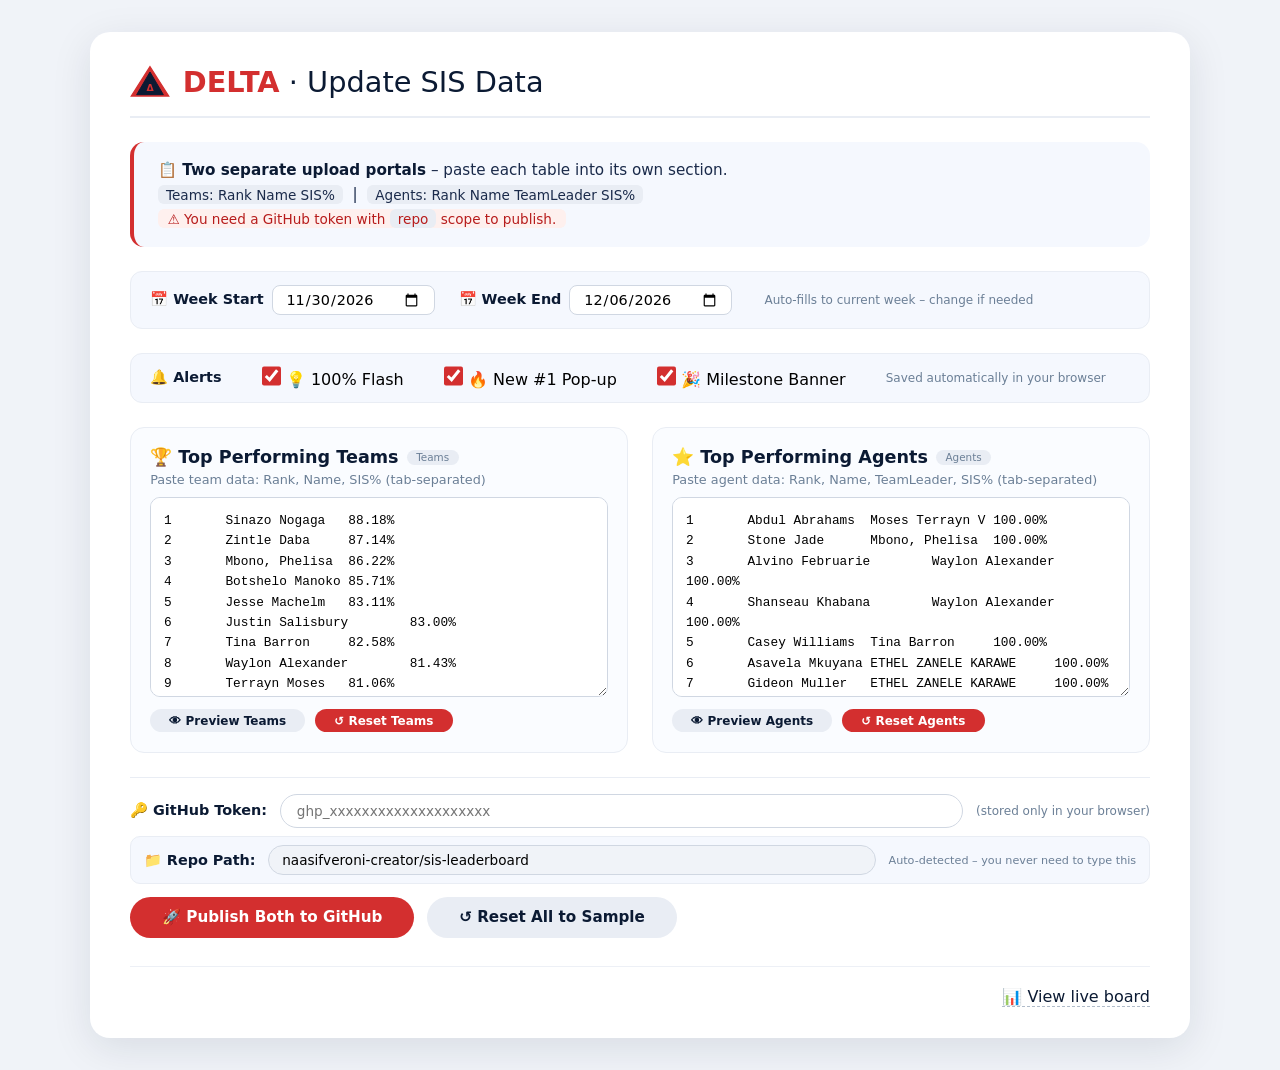
==== admin.html @ dcc41af7 "Update admin.html" ====
<!DOCTYPE html>
<html lang="en">
<head>
  <meta charset="UTF-8" />
  <meta name="viewport" content="width=device-width, initial-scale=1.0" />
  <title>Δ Update SIS Data</title>
  <style>
    * {
      margin: 0;
      padding: 0;
      box-sizing: border-box;
      font-family: 'Segoe UI', Roboto, system-ui, sans-serif;
    }

    body {
      background: #f0f3f8;
      padding: 2rem;
      display: flex;
      justify-content: center;
    }

    .admin-box {
      max-width: 1100px;
      width: 100%;
      background: #fff;
      border-radius: 20px;
      box-shadow: 0 10px 40px rgba(11, 26, 51, 0.10);
      padding: 2rem 2.5rem;
    }

    .header-mini {
      display: flex;
      align-items: center;
      gap: 0.8rem;
      border-bottom: 2px solid #e9edf4;
      padding-bottom: 1rem;
      margin-bottom: 1.5rem;
    }

    .header-mini svg {
      height: 36px;
    }

    .header-mini h1 {
      font-weight: 300;
      color: #0b1a33;
      font-size: 1.8rem;
    }

    .header-mini h1 span {
      font-weight: 700;
      color: #d32f2f;
    }

    .info-box {
      background: #f5f8fe;
      padding: 1rem 1.5rem;
      border-radius: 14px;
      margin-bottom: 1.5rem;
      border-left: 4px solid #d32f2f;
      font-size: 0.95rem;
      color: #1a2a4a;
      line-height: 1.6;
    }

    .info-box strong {
      color: #0b1a33;
    }

    .info-box code {
      background: #e9edf4;
      padding: 0.1rem 0.5rem;
      border-radius: 6px;
      font-size: 0.85rem;
    }

    .info-box .warning {
      background: #fef0ee;
      padding: 0.1rem 0.6rem;
      border-radius: 6px;
      font-size: 0.85rem;
      color: #b71c1c;
    }

    .date-section {
      display: flex;
      flex-wrap: wrap;
      gap: 1.5rem;
      align-items: center;
      padding: 0.8rem 1.2rem;
      background: #f5f8fe;
      border-radius: 12px;
      border: 1px solid #e9edf4;
      margin-bottom: 1.5rem;
    }

    .date-section label {
      font-weight: 600;
      color: #0b1a33;
      font-size: 0.9rem;
      display: flex;
      align-items: center;
      gap: 0.5rem;
    }

    .date-section input[type="date"] {
      padding: 0.3rem 0.8rem;
      border: 1px solid #d0d7e2;
      border-radius: 8px;
      font-size: 0.9rem;
      background: #fff;
    }

    .date-section .date-hint {
      font-size: 0.75rem;
      color: #6b7f96;
      margin-left: 0.5rem;
    }

    /* ===== NEW: ALERT TOGGLES ===== */
    .alert-section {
      display: flex;
      flex-wrap: wrap;
      gap: 1.5rem 2.5rem;
      align-items: center;
      padding: 0.8rem 1.2rem;
      background: #f5f8fe;
      border-radius: 12px;
      border: 1px solid #e9edf4;
      margin-bottom: 1.5rem;
    }

    .alert-section .alert-label {
      font-weight: 600;
      color: #0b1a33;
      font-size: 0.9rem;
      display: flex;
      align-items: center;
      gap: 0.5rem;
    }

    .alert-section input[type="checkbox"] {
      width: 1.2rem;
      height: 1.2rem;
      accent-color: #d32f2f;
      cursor: pointer;
    }

    .alert-section .alert-hint {
      font-size: 0.75rem;
      color: #6b7f96;
    }

    .portal-grid {
      display: grid;
      grid-template-columns: 1fr 1fr;
      gap: 1.5rem;
      margin-bottom: 1.5rem;
    }

    .portal {
      background: #fafcff;
      border: 1px solid #e9edf4;
      border-radius: 14px;
      padding: 1.2rem;
    }

    .portal-title {
      font-weight: 700;
      font-size: 1.1rem;
      color: #0b1a33;
      margin-bottom: 0.3rem;
      display: flex;
      align-items: center;
      gap: 0.5rem;
    }

    .portal-title .badge {
      font-size: 0.65rem;
      background: #e9edf4;
      padding: 0.1rem 0.6rem;
      border-radius: 20px;
      color: #6b7f96;
      font-weight: 500;
    }

    .portal-sub {
      font-size: 0.8rem;
      color: #6b7f96;
      margin-bottom: 0.6rem;
    }

    .portal textarea {
      width: 100%;
      height: 200px;
      padding: 0.8rem;
      border: 1px solid #d0d7e2;
      border-radius: 10px;
      font-family: 'Courier New', monospace;
      font-size: 0.8rem;
      line-height: 1.6;
      resize: vertical;
      background: #fff;
    }

    .portal textarea:focus {
      border-color: #0b1a33;
      box-shadow: 0 0 0 3px rgba(11, 26, 51, 0.06);
      outline: none;
    }

    .portal-actions {
      display: flex;
      gap: 0.6rem;
      margin-top: 0.5rem;
      flex-wrap: wrap;
    }

    .portal-actions .btn-sm {
      background: #e9edf4;
      color: #0b1a33;
      border: none;
      padding: 0.3rem 1.2rem;
      border-radius: 30px;
      font-weight: 600;
      font-size: 0.75rem;
      cursor: pointer;
      transition: 0.2s;
    }

    .portal-actions .btn-sm:hover {
      background: #d5dce8;
    }

    .portal-actions .btn-sm.green {
      background: #d32f2f;
      color: #fff;
    }

    .portal-actions .btn-sm.green:hover {
      background: #b71c1c;
    }

    .portal-status {
      font-size: 0.8rem;
      margin-top: 0.4rem;
      padding: 0.3rem 0.6rem;
      border-radius: 6px;
      display: none;
    }

    .portal-status.success {
      background: #e1f5e8;
      color: #1a5a3a;
      display: block;
    }

    .portal-status.error {
      background: #fde8e8;
      color: #a13a3a;
      display: block;
    }

    .token-section {
      margin: 1.5rem 0 1rem;
      padding-top: 1rem;
      border-top: 1px solid #e9edf4;
    }

    .token-input {
      display: flex;
      flex-wrap: wrap;
      gap: 0.8rem;
      align-items: center;
    }

    .token-input label {
      font-weight: 600;
      color: #0b1a33;
      font-size: 0.9rem;
    }

    .token-input input {
      flex: 1;
      min-width: 200px;
      padding: 0.5rem 1rem;
      border: 1px solid #d0d7e2;
      border-radius: 30px;
      font-size: 0.85rem;
    }

    .repo-input {
      display: flex;
      flex-wrap: wrap;
      gap: 0.8rem;
      align-items: center;
      margin-top: 0.5rem;
      padding: 0.5rem 0.8rem;
      background: #f5f8fe;
      border-radius: 10px;
      border: 1px solid #e9edf4;
    }

    .repo-input label {
      font-weight: 600;
      color: #0b1a33;
      font-size: 0.9rem;
    }

    .repo-input input {
      flex: 1;
      min-width: 200px;
      padding: 0.4rem 0.8rem;
      border: 1px solid #d0d7e2;
      border-radius: 30px;
      font-size: 0.85rem;
      background: #fff;
      cursor: default;
      background: #f0f3f8;
    }

    .repo-input .hint {
      font-size: 0.7rem;
      color: #6b7f96;
    }

    .publish-actions {
      display: flex;
      flex-wrap: wrap;
      gap: 0.8rem;
      margin-top: 0.8rem;
    }

    .btn {
      background: #0b1a33;
      color: #fff;
      border: none;
      padding: 0.7rem 2rem;
      border-radius: 40px;
      font-weight: 600;
      font-size: 0.95rem;
      cursor: pointer;
      transition: 0.2s;
      display: inline-flex;
      align-items: center;
      gap: 0.5rem;
    }

    .btn:hover {
      background: #1a3050;
    }

    .btn.red {
      background: #d32f2f;
      color: #fff;
    }

    .btn.red:hover {
      background: #b71c1c;
    }

    .btn.secondary {
      background: #e9edf4;
      color: #0b1a33;
    }

    .btn.secondary:hover {
      background: #d5dce8;
    }

    #status {
      margin-top: 1rem;
      padding: 0.8rem 1.2rem;
      border-radius: 12px;
      display: none;
      font-weight: 500;
    }

    #status.success {
      background: #e1f5e8;
      color: #1a5a3a;
      display: block;
    }

    #status.error {
      background: #fde8e8;
      color: #a13a3a;
      display: block;
    }

    .preview-link {
      margin-top: 1.8rem;
      text-align: right;
      border-top: 1px solid #edf0f6;
      padding-top: 1.2rem;
    }

    .preview-link a {
      color: #0b1a33;
      text-decoration: none;
      font-weight: 500;
      border-bottom: 1px dashed #b0bcca;
    }

    .preview-link a:hover {
      border-bottom-color: #0b1a33;
    }

    @media (max-width: 800px) {
      .portal-grid {
        grid-template-columns: 1fr;
      }
      .date-section {
        flex-direction: column;
        align-items: stretch;
      }
      .alert-section {
        flex-direction: column;
        align-items: stretch;
        gap: 0.5rem;
      }
    }

    @media (max-width: 600px) {
      .admin-box {
        padding: 1.2rem;
      }
      .header-mini h1 {
        font-size: 1.3rem;
      }
      .portal textarea {
        height: 150px;
      }
    }
  </style>
</head>
<body>

  <div class="admin-box">
    <div class="header-mini">
      <svg viewBox="0 0 60 50" fill="none" width="40" height="34">
        <path d="M30 2 L2 46 L58 46 L30 2Z" fill="#d32f2f" stroke="#d32f2f" stroke-width="2"/>
        <path d="M30 10 L10 44 L50 44 L30 10Z" fill="#0b1a33" stroke="#0b1a33" stroke-width="1.5"/>
        <text x="30" y="38" font-size="14" font-weight="700" fill="#d32f2f" text-anchor="middle" font-family="Segoe UI, sans-serif">Δ</text>
      </svg>
      <h1><span>DELTA</span> · Update SIS Data</h1>
    </div>

    <div class="info-box">
      <strong>📋 Two separate upload portals</strong> – paste each table into its own section.<br />
      <code>Teams: Rank  Name  SIS%</code> &nbsp;|&nbsp; <code>Agents: Rank  Name  TeamLeader  SIS%</code><br />
      <span class="warning">⚠️ You need a GitHub token with <code>repo</code> scope to publish.</span>
    </div>

    <!-- ===== DATE PICKER ===== -->
    <div class="date-section">
      <label>
        📅 Week Start
        <input type="date" id="weekStart" />
      </label>
      <label>
        📅 Week End
        <input type="date" id="weekEnd" />
      </label>
      <span class="date-hint">Auto‑fills to current week – change if needed</span>
    </div>

    <!-- ===== ALERT TOGGLES ===== -->
    <div class="alert-section" id="alertSection">
      <span class="alert-label">🔔 Alerts</span>
      <label>
        <input type="checkbox" id="alertFlash" checked /> 💡 100% Flash
      </label>
      <label>
        <input type="checkbox" id="alertPopup" checked /> 🔥 New #1 Pop‑up
      </label>
      <label>
        <input type="checkbox" id="alertBanner" checked /> 🎉 Milestone Banner
      </label>
      <span class="alert-hint">Saved automatically in your browser</span>
    </div>

    <!-- ===== TWO PORTALS ===== -->
    <div class="portal-grid">

      <div class="portal" id="teamsPortal">
        <div class="portal-title">
          🏆 Top Performing Teams
          <span class="badge">Teams</span>
        </div>
        <div class="portal-sub">Paste team data: <code>Rank, Name, SIS%</code> (tab-separated)</div>
        <textarea id="teamsInput" spellcheck="false">1	Sinazo Nogaga	88.18%
2	Zintle Daba	87.14%
3	Mbono, Phelisa	86.22%
4	Botshelo Manoko	85.71%
5	Jesse Machelm	83.11%
6	Justin Salisbury	83.00%
7	Tina Barron	82.58%
8	Waylon Alexander	81.43%
9	Terrayn Moses	81.06%
10	Dawood Thaaqib	80.86%
11	Daniel Van Der Poel	79.46%
12	Moegamat Naeem Abrahams	79.16%
13	Fatima Becket	78.24%
14	Claasen, Ryan	77.73%
15	ETHEL ZANELE KARAWE	77.52%
16	Saban, Mogamat Muaath	75.18%
17	Ivewe Ncapayi	71.38%</textarea>
        <div class="portal-actions">
          <button class="btn-sm" id="previewTeamsBtn">👁 Preview Teams</button>
          <button class="btn-sm green" id="resetTeamsBtn">↺ Reset Teams</button>
        </div>
        <div class="portal-status" id="teamsStatus"></div>
      </div>

      <div class="portal" id="agentsPortal">
        <div class="portal-title">
          ⭐ Top Performing Agents
          <span class="badge">Agents</span>
        </div>
        <div class="portal-sub">Paste agent data: <code>Rank, Name, TeamLeader, SIS%</code> (tab-separated)</div>
        <textarea id="agentsInput" spellcheck="false">1	Abdul Abrahams	Moses Terrayn V	100.00%
2	Stone Jade	Mbono, Phelisa	100.00%
3	Alvino Februarie	Waylon Alexander	100.00%
4	Shanseau Khabana	Waylon Alexander	100.00%
5	Casey Williams	Tina Barron	100.00%
6	Asavela Mkuyana	ETHEL ZANELE KARAWE	100.00%
7	Gideon Muller	ETHEL ZANELE KARAWE	100.00%
8	Hanton Kock	Waylon Alexander	100.00%
9	Denica Williams	Fanti, Siphovuyo	100.00%
10	Sihle Mdedetyana	Moegamat Naeem Abrahams	100.00%</textarea>
        <div class="portal-actions">
          <button class="btn-sm" id="previewAgentsBtn">👁 Preview Agents</button>
          <button class="btn-sm green" id="resetAgentsBtn">↺ Reset Agents</button>
        </div>
        <div class="portal-status" id="agentsStatus"></div>
      </div>

    </div>

    <!-- ===== TOKEN & REPO PATH ===== -->
    <div class="token-section">
      <div class="token-input">
        <label for="tokenField">🔑 GitHub Token:</label>
        <input type="password" id="tokenField" placeholder="ghp_xxxxxxxxxxxxxxxxxxxx" />
        <span style="font-size:0.75rem; color:#6b7f96;">(stored only in your browser)</span>
      </div>

      <div class="repo-input" id="repoSection">
        <label for="repoField">📁 Repo Path:</label>
        <input type="text" id="repoField" readonly />
        <span class="hint">Auto-detected – you never need to type this</span>
      </div>

      <div class="publish-actions">
        <button class="btn red" id="publishBtn">🚀 Publish Both to GitHub</button>
        <button class="btn secondary" id="resetAllBtn">↺ Reset All to Sample</button>
      </div>
    </div>

    <div id="status"></div>

    <div class="preview-link">
      <a href="index.html" target="_blank">📊 View live board</a>
    </div>
  </div>

  <script>
    // =============================================
    // ADMIN PAGE – WITH ALERT TOGGLES
    // =============================================

    // ---- Hardcoded repo path ----
    const REPO_PATH = 'naasifveroni-creator/sis-leaderboard';
    document.getElementById('repoField').value = REPO_PATH;

    // ---- DOM refs ----
    const weekStartInput = document.getElementById('weekStart');
    const weekEndInput = document.getElementById('weekEnd');

    // ---- Auto-fill current week (Monday – Sunday) ----
    function setCurrentWeek() {
      const now = new Date();
      const day = now.getDay();
      const diffToMonday = (day === 0 ? 6 : day - 1);
      const monday = new Date(now);
      monday.setDate(now.getDate() - diffToMonday);
      const sunday = new Date(monday);
      sunday.setDate(monday.getDate() + 6);

      const formatDate = (date) => {
        const y = date.getFullYear();
        const m = String(date.getMonth() + 1).padStart(2, '0');
        const d = String(date.getDate()).padStart(2, '0');
        return `${y}-${m}-${d}`;
      };

      weekStartInput.value = formatDate(monday);
      weekEndInput.value = formatDate(sunday);
    }

    setCurrentWeek();

    function formatDisplayDate(dateStr) {
      const parts = dateStr.split('-');
      const date = new Date(parts[0], parts[1] - 1, parts[2]);
      return date.toLocaleDateString('en-US', { month: 'short', day: 'numeric', year: 'numeric' });
    }

    // ---- Alert toggles ----
    function saveAlertSettings() {
      const settings = {
        flash: document.getElementById('alertFlash').checked,
        popup: document.getElementById('alertPopup').checked,
        banner: document.getElementById('alertBanner').checked,
      };
      try {
        localStorage.setItem('deltaAlertSettings', JSON.stringify(settings));
      } catch (_) {}
    }

    function loadAlertSettings() {
      try {
        const raw = localStorage.getItem('deltaAlertSettings');
        if (raw) {
          const settings = JSON.parse(raw);
          document.getElementById('alertFlash').checked = settings.flash !== undefined ? settings.flash : true;
          document.getElementById('alertPopup').checked = settings.popup !== undefined ? settings.popup : true;
          document.getElementById('alertBanner').checked = settings.banner !== undefined ? settings.banner : true;
        }
      } catch (_) {}
    }

    // ---- Save settings on change ----
    document.querySelectorAll('#alertSection input[type="checkbox"]').forEach(cb => {
      cb.addEventListener('change', saveAlertSettings);
    });

    loadAlertSettings();

    // ---- Helpers ----
    function $(id) { return document.getElementById(id); }

    function showStatus(id, msg, type) {
      const el = $(id);
      el.textContent = msg;
      el.className = 'portal-status ' + type;
    }

    function showMainStatus(msg, type) {
      const el = $('status');
      el.textContent = msg;
      el.className = type;
    }

    // ---- Parse functions ----
    function parseTeams(text) {
      const lines = text.split('\n').map(l => l.trim()).filter(l => l.length > 0);
      return lines.map(line => {
        const parts = line.split(/\t| {2,}/).filter(s => s.length > 0);
        return { rank: parseInt(parts[0]), name: parts[1], score: parts[2] };
      });
    }

    function parseAgents(text) {
      const lines = text.split('\n').map(l => l.trim()).filter(l => l.length > 0);
      return lines.map(line => {
        const parts = line.split(/\t| {2,}/).filter(s => s.length > 0);
        return { rank: parseInt(parts[0]), name: parts[1], team: parts[2], score: parts[3] };
      });
    }

    // ---- Preview Teams ----
    $('previewTeamsBtn').addEventListener('click', function() {
      const raw = $('teamsInput').value;
      try {
        const parsed = parseTeams(raw);
        if (!parsed || parsed.length === 0) throw new Error('No data');
        showStatus('teamsStatus', '✅ ' + parsed.length + ' teams parsed', 'success');
      } catch (e) {
        showStatus('teamsStatus', '❌ Invalid format. Use: Rank, Name, SIS%', 'error');
      }
    });

    // ---- Preview Agents ----
    $('previewAgentsBtn').addEventListener('click', function() {
      const raw = $('agentsInput').value;
      try {
        const parsed = parseAgents(raw);
        if (!parsed || parsed.length === 0) throw new Error('No data');
        showStatus('agentsStatus', '✅ ' + parsed.length + ' agents parsed', 'success');
      } catch (e) {
        showStatus('agentsStatus', '❌ Invalid format. Use: Rank, Name, TeamLeader, SIS%', 'error');
      }
    });

    // ---- Reset Teams ----
    $('resetTeamsBtn').addEventListener('click', function() {
      const DEFAULT = `1	Sinazo Nogaga	88.18%
2	Zintle Daba	87.14%
3	Mbono, Phelisa	86.22%
4	Botshelo Manoko	85.71%
5	Jesse Machelm	83.11%
6	Justin Salisbury	83.00%
7	Tina Barron	82.58%
8	Waylon Alexander	81.43%
9	Terrayn Moses	81.06%
10	Dawood Thaaqib	80.86%
11	Daniel Van Der Poel	79.46%
12	Moegamat Naeem Abrahams	79.16%
13	Fatima Becket	78.24%
14	Claasen, Ryan	77.73%
15	ETHEL ZANELE KARAWE	77.52%
16	Saban, Mogamat Muaath	75.18%
17	Ivewe Ncapayi	71.38%`;
      $('teamsInput').value = DEFAULT;
      showStatus('teamsStatus', '↺ Reset to sample teams', 'success');
    });

    // ---- Reset Agents ----
    $('resetAgentsBtn').addEventListener('click', function() {
      const DEFAULT = `1	Abdul Abrahams	Moses Terrayn V	100.00%
2	Stone Jade	Mbono, Phelisa	100.00%
3	Alvino Februarie	Waylon Alexander	100.00%
4	Shanseau Khabana	Waylon Alexander	100.00%
5	Casey Williams	Tina Barron	100.00%
6	Asavela Mkuyana	ETHEL ZANELE KARAWE	100.00%
7	Gideon Muller	ETHEL ZANELE KARAWE	100.00%
8	Hanton Kock	Waylon Alexander	100.00%
9	Denica Williams	Fanti, Siphovuyo	100.00%
10	Sihle Mdedetyana	Moegamat Naeem Abrahams	100.00%`;
      $('agentsInput').value = DEFAULT;
      showStatus('agentsStatus', '↺ Reset to sample agents', 'success');
    });

    // ---- Reset All ----
    $('resetAllBtn').addEventListener('click', function() {
      if (confirm('Reset both portals to sample data?')) {
        $('resetTeamsBtn').click();
        $('resetAgentsBtn').click();
        $('status').className = '';
        $('status').textContent = '';
      }
    });

    // ---- Publish Both ----
    $('publishBtn').addEventListener('click', async function() {
      const token = $('tokenField').value.trim();
      if (!token) {
        showMainStatus('❌ Please enter your GitHub token.', 'error');
        return;
      }

      const start = weekStartInput.value;
      const end = weekEndInput.value;
      if (!start || !end) {
        showMainStatus('❌ Please set both week start and end dates.', 'error');
        return;
      }

      const startDisplay = formatDisplayDate(start);
      const endDisplay = formatDisplayDate(end);
      const weekText = `Week of ${startDisplay} – ${endDisplay}`;

      const repoPath = $('repoField').value.trim();
      if (!repoPath) {
        showMainStatus('❌ Repo path not detected.', 'error');
        return;
      }

      const teamsRaw = $('teamsInput').value;
      const agentsRaw = $('agentsInput').value;

      let teams, agents;
      try {
        teams = parseTeams(teamsRaw);
        if (!teams || teams.length === 0) throw new Error('Teams data is empty or invalid');
      } catch (e) {
        showMainStatus('❌ Teams data is invalid. Preview first.', 'error');
        return;
      }

      try {
        agents = parseAgents(agentsRaw);
        if (!agents || agents.length === 0) throw new Error('Agents data is empty or invalid');
      } catch (e) {
        showMainStatus('❌ Agents data is invalid. Preview first.', 'error');
        return;
      }

      const newData = { week: weekText, teams, agents };
      const content = btoa(unescape(encodeURIComponent(JSON.stringify(newData, null, 2))));

      try {
        const fileUrl = `https://api.github.com/repos/${repoPath}/contents/data.json`;
        const headRes = await fetch(fileUrl, {
          headers: { 'Authorization': `token ${token}`, 'Accept': 'application/vnd.github.v3+json' }
        });
        if (!headRes.ok) {
          const err = await headRes.json();
          throw new Error(err.message || 'Could not fetch data.json. Check token and repo path.');
        }
        const fileMeta = await headRes.json();
        const sha = fileMeta.sha;

        const commitRes = await fetch(fileUrl, {
          method: 'PUT',
          headers: {
            'Authorization': `token ${token}`,
            'Content-Type': 'application/json',
            'Accept': 'application/vnd.github.v3+json'
          },
          body: JSON.stringify({
            message: `Update SIS leaderboard (${weekText})`,
            content: content,
            sha: sha
          })
        });

        if (!commitRes.ok) {
          const err = await commitRes.json();
          throw new Error(err.message || 'Commit failed');
        }

        showMainStatus('✅ Published! Live page will update in 1–2 minutes.', 'success');
        showStatus('teamsStatus', '✅ Published', 'success');
        showStatus('agentsStatus', '✅ Published', 'success');

      } catch (err) {
        showMainStatus('❌ Error: ' + err.message, 'error');
      }
    });

    console.log('✅ Admin page loaded with date picker and alert toggles.');
  </script>

</body>
</html>
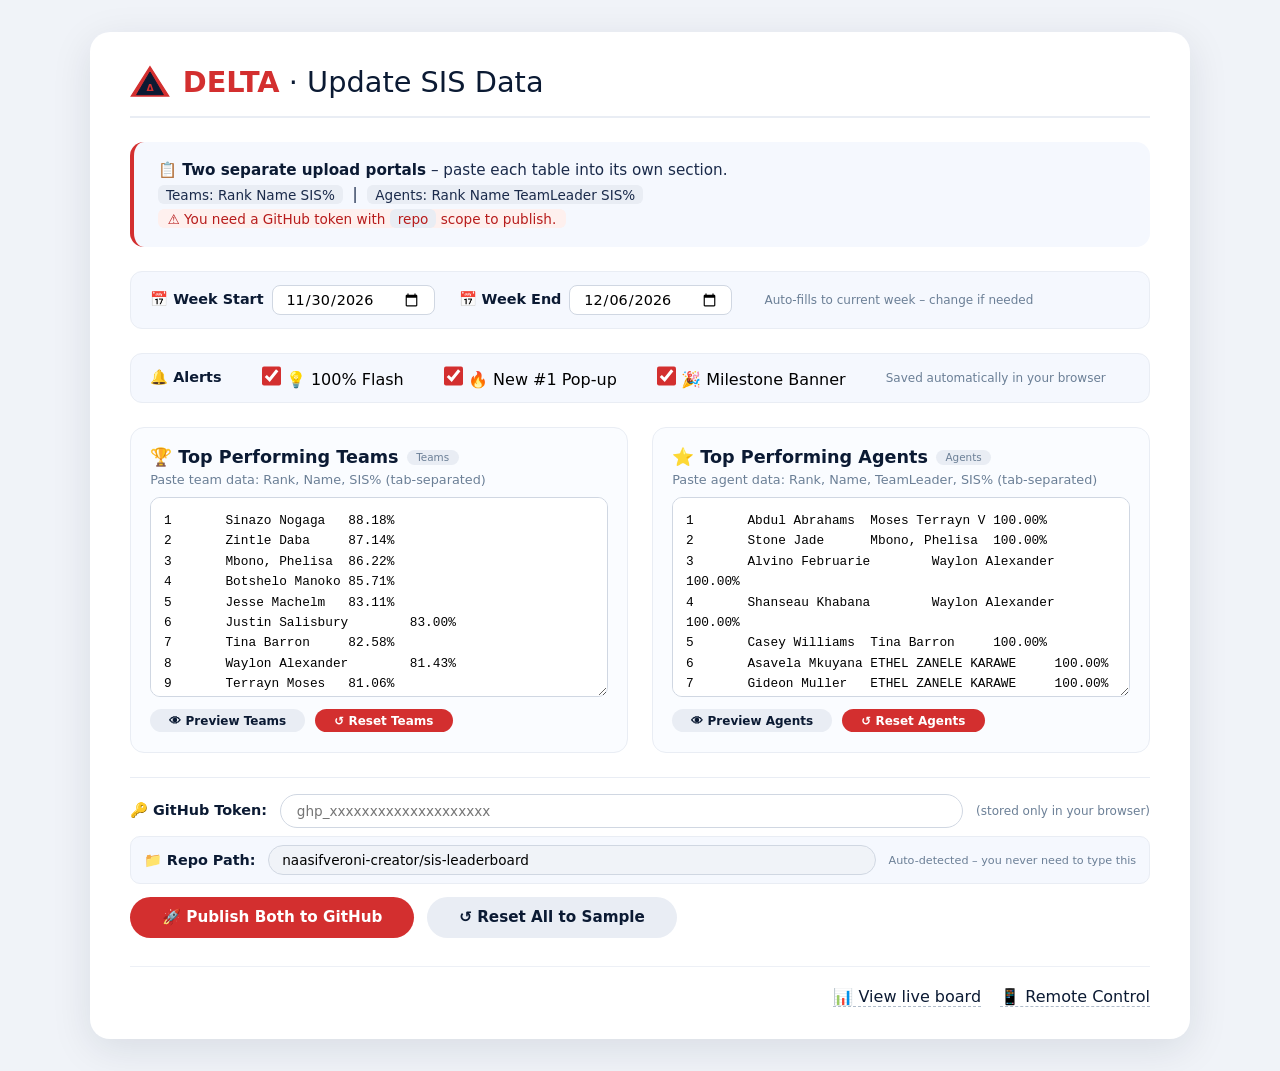
==== commit 96adc345: "Update admin.htm" ====
--- a/admin.html
+++ b/admin.html
@@ -117,7 +117,6 @@
       margin-left: 0.5rem;
     }
 
-    /* ===== NEW: ALERT TOGGLES ===== */
     .alert-section {
       display: flex;
       flex-wrap: wrap;
@@ -393,6 +392,10 @@
       text-align: right;
       border-top: 1px solid #edf0f6;
       padding-top: 1.2rem;
+      display: flex;
+      justify-content: flex-end;
+      gap: 1.2rem;
+      flex-wrap: wrap;
     }
 
     .preview-link a {
@@ -430,6 +433,11 @@
       }
       .portal textarea {
         height: 150px;
+      }
+      .preview-link {
+        flex-direction: column;
+        align-items: flex-end;
+        gap: 0.5rem;
       }
     }
   </style>
@@ -560,14 +568,16 @@
 
     <div id="status"></div>
 
+    <!-- ===== LINKS: View Board + Remote Control ===== -->
     <div class="preview-link">
       <a href="index.html" target="_blank">📊 View live board</a>
+      <a href="remote.html" target="_blank">📱 Remote Control</a>
     </div>
   </div>
 
   <script>
     // =============================================
-    // ADMIN PAGE – WITH ALERT TOGGLES
+    // ADMIN PAGE – WITH DATE PICKER & ALERT TOGGLES
     // =============================================
 
     // ---- Hardcoded repo path ----
@@ -631,7 +641,6 @@
       } catch (_) {}
     }
 
-    // ---- Save settings on change ----
     document.querySelectorAll('#alertSection input[type="checkbox"]').forEach(cb => {
       cb.addEventListener('change', saveAlertSettings);
     });
@@ -831,7 +840,7 @@
       }
     });
 
-    console.log('✅ Admin page loaded with date picker and alert toggles.');
+    console.log('✅ Admin page loaded with date picker, alert toggles, and remote link.');
   </script>
 
 </body>
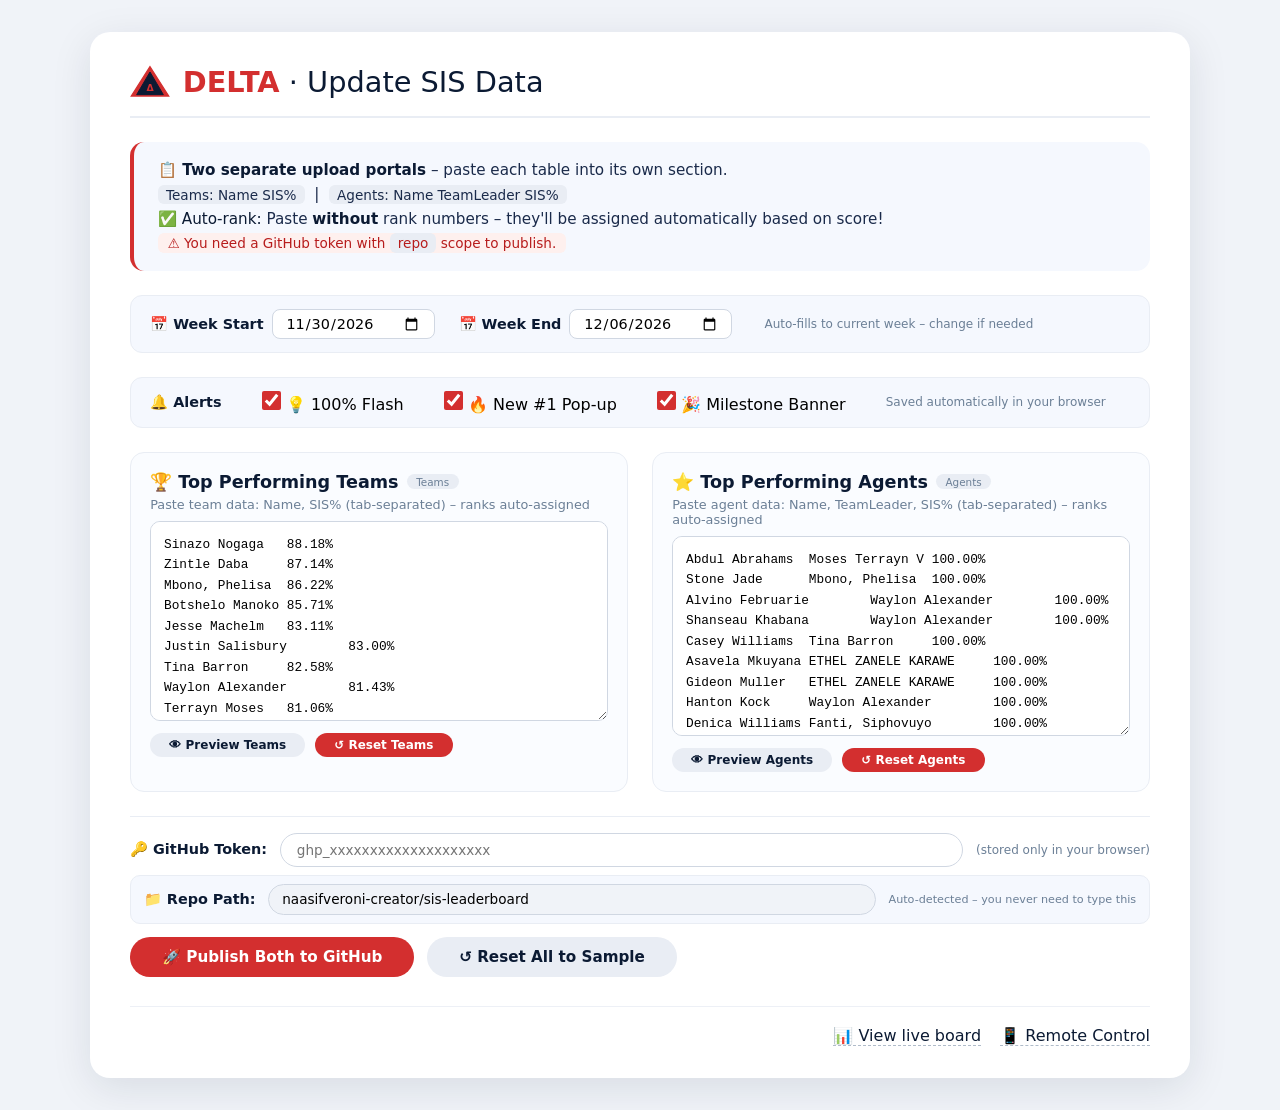
==== commit f0e00d65: "Update admin.html" ====
--- a/admin.html
+++ b/admin.html
@@ -456,7 +456,8 @@
 
     <div class="info-box">
       <strong>📋 Two separate upload portals</strong> – paste each table into its own section.<br />
-      <code>Teams: Rank  Name  SIS%</code> &nbsp;|&nbsp; <code>Agents: Rank  Name  TeamLeader  SIS%</code><br />
+      <code>Teams: Name  SIS%</code> &nbsp;|&nbsp; <code>Agents: Name  TeamLeader  SIS%</code><br />
+      <span style="color:#0b1a33; font-weight:500;">✅ Auto‑rank:</span> Paste <strong>without</strong> rank numbers – they'll be assigned automatically based on score!<br />
       <span class="warning">⚠️ You need a GitHub token with <code>repo</code> scope to publish.</span>
     </div>
 
@@ -496,24 +497,24 @@
           🏆 Top Performing Teams
           <span class="badge">Teams</span>
         </div>
-        <div class="portal-sub">Paste team data: <code>Rank, Name, SIS%</code> (tab-separated)</div>
-        <textarea id="teamsInput" spellcheck="false">1	Sinazo Nogaga	88.18%
-2	Zintle Daba	87.14%
-3	Mbono, Phelisa	86.22%
-4	Botshelo Manoko	85.71%
-5	Jesse Machelm	83.11%
-6	Justin Salisbury	83.00%
-7	Tina Barron	82.58%
-8	Waylon Alexander	81.43%
-9	Terrayn Moses	81.06%
-10	Dawood Thaaqib	80.86%
-11	Daniel Van Der Poel	79.46%
-12	Moegamat Naeem Abrahams	79.16%
-13	Fatima Becket	78.24%
-14	Claasen, Ryan	77.73%
-15	ETHEL ZANELE KARAWE	77.52%
-16	Saban, Mogamat Muaath	75.18%
-17	Ivewe Ncapayi	71.38%</textarea>
+        <div class="portal-sub">Paste team data: <code>Name, SIS%</code> (tab-separated) – ranks auto‑assigned</div>
+        <textarea id="teamsInput" spellcheck="false">Sinazo Nogaga	88.18%
+Zintle Daba	87.14%
+Mbono, Phelisa	86.22%
+Botshelo Manoko	85.71%
+Jesse Machelm	83.11%
+Justin Salisbury	83.00%
+Tina Barron	82.58%
+Waylon Alexander	81.43%
+Terrayn Moses	81.06%
+Dawood Thaaqib	80.86%
+Daniel Van Der Poel	79.46%
+Moegamat Naeem Abrahams	79.16%
+Fatima Becket	78.24%
+Claasen, Ryan	77.73%
+ETHEL ZANELE KARAWE	77.52%
+Saban, Mogamat Muaath	75.18%
+Ivewe Ncapayi	71.38%</textarea>
         <div class="portal-actions">
           <button class="btn-sm" id="previewTeamsBtn">👁 Preview Teams</button>
           <button class="btn-sm green" id="resetTeamsBtn">↺ Reset Teams</button>
@@ -526,17 +527,17 @@
           ⭐ Top Performing Agents
           <span class="badge">Agents</span>
         </div>
-        <div class="portal-sub">Paste agent data: <code>Rank, Name, TeamLeader, SIS%</code> (tab-separated)</div>
-        <textarea id="agentsInput" spellcheck="false">1	Abdul Abrahams	Moses Terrayn V	100.00%
-2	Stone Jade	Mbono, Phelisa	100.00%
-3	Alvino Februarie	Waylon Alexander	100.00%
-4	Shanseau Khabana	Waylon Alexander	100.00%
-5	Casey Williams	Tina Barron	100.00%
-6	Asavela Mkuyana	ETHEL ZANELE KARAWE	100.00%
-7	Gideon Muller	ETHEL ZANELE KARAWE	100.00%
-8	Hanton Kock	Waylon Alexander	100.00%
-9	Denica Williams	Fanti, Siphovuyo	100.00%
-10	Sihle Mdedetyana	Moegamat Naeem Abrahams	100.00%</textarea>
+        <div class="portal-sub">Paste agent data: <code>Name, TeamLeader, SIS%</code> (tab-separated) – ranks auto‑assigned</div>
+        <textarea id="agentsInput" spellcheck="false">Abdul Abrahams	Moses Terrayn V	100.00%
+Stone Jade	Mbono, Phelisa	100.00%
+Alvino Februarie	Waylon Alexander	100.00%
+Shanseau Khabana	Waylon Alexander	100.00%
+Casey Williams	Tina Barron	100.00%
+Asavela Mkuyana	ETHEL ZANELE KARAWE	100.00%
+Gideon Muller	ETHEL ZANELE KARAWE	100.00%
+Hanton Kock	Waylon Alexander	100.00%
+Denica Williams	Fanti, Siphovuyo	100.00%
+Sihle Mdedetyana	Moegamat Naeem Abrahams	100.00%</textarea>
         <div class="portal-actions">
           <button class="btn-sm" id="previewAgentsBtn">👁 Preview Agents</button>
           <button class="btn-sm green" id="resetAgentsBtn">↺ Reset Agents</button>
@@ -577,7 +578,7 @@
 
   <script>
     // =============================================
-    // ADMIN PAGE – WITH DATE PICKER & ALERT TOGGLES
+    // ADMIN PAGE – WITH AUTO-RANK
     // =============================================
 
     // ---- Hardcoded repo path ----
@@ -662,32 +663,84 @@
       el.className = type;
     }
 
-    // ---- Parse functions ----
-    function parseTeams(text) {
+    // =============================================
+    // AUTO-RANK PARSERS
+    // =============================================
+
+    function autoRankAndParseTeams(text) {
       const lines = text.split('\n').map(l => l.trim()).filter(l => l.length > 0);
-      return lines.map(line => {
+      const rows = lines.map(line => {
         const parts = line.split(/\t| {2,}/).filter(s => s.length > 0);
-        return { rank: parseInt(parts[0]), name: parts[1], score: parts[2] };
+        return parts;
       });
-    }
-
-    function parseAgents(text) {
+
+      // Check if first row has a rank (first column is a number)
+      const hasRank = rows.length > 0 && !isNaN(parseFloat(rows[0][0]));
+
+      if (hasRank) {
+        // User included rank numbers – parse as-is
+        return rows.map(r => {
+          return { rank: parseInt(r[0]), name: r[1], score: r[2] };
+        });
+      } else {
+        // No rank – auto-rank by score
+        const parsed = rows.map(r => {
+          return { name: r[0], score: r[1] };
+        });
+        // Sort by score descending
+        const sorted = parsed.sort((a, b) => parseFloat(b.score) - parseFloat(a.score));
+        // Assign ranks
+        return sorted.map((item, index) => ({
+          rank: index + 1,
+          name: item.name,
+          score: item.score
+        }));
+      }
+    }
+
+    function autoRankAndParseAgents(text) {
       const lines = text.split('\n').map(l => l.trim()).filter(l => l.length > 0);
-      return lines.map(line => {
+      const rows = lines.map(line => {
         const parts = line.split(/\t| {2,}/).filter(s => s.length > 0);
-        return { rank: parseInt(parts[0]), name: parts[1], team: parts[2], score: parts[3] };
+        return parts;
       });
+
+      // Check if first row has a rank (first column is a number)
+      const hasRank = rows.length > 0 && !isNaN(parseFloat(rows[0][0]));
+
+      if (hasRank) {
+        // User included rank numbers – parse as-is (Rank, Name, Team, Score)
+        return rows.map(r => {
+          return { rank: parseInt(r[0]), name: r[1], team: r[2], score: r[3] };
+        });
+      } else {
+        // No rank – auto-rank by score (Name, Team, Score)
+        const parsed = rows.map(r => {
+          return { name: r[0], team: r[1], score: r[2] };
+        });
+        const sorted = parsed.sort((a, b) => parseFloat(b.score) - parseFloat(a.score));
+        return sorted.map((item, index) => ({
+          rank: index + 1,
+          name: item.name,
+          team: item.team,
+          score: item.score
+        }));
+      }
     }
 
     // ---- Preview Teams ----
     $('previewTeamsBtn').addEventListener('click', function() {
       const raw = $('teamsInput').value;
       try {
-        const parsed = parseTeams(raw);
+        const parsed = autoRankAndParseTeams(raw);
         if (!parsed || parsed.length === 0) throw new Error('No data');
-        showStatus('teamsStatus', '✅ ' + parsed.length + ' teams parsed', 'success');
+        // Show preview of top 3
+        const preview = parsed.slice(0, 3).map((item, i) => {
+          return `#${item.rank} ${item.name} ${item.score}`;
+        }).join('\n');
+        showStatus('teamsStatus', `✅ ${parsed.length} teams parsed (auto-ranked)\n${preview}${parsed.length > 3 ? '\n...' : ''}`, 'success');
       } catch (e) {
-        showStatus('teamsStatus', '❌ Invalid format. Use: Rank, Name, SIS%', 'error');
+        showStatus('teamsStatus', '❌ Invalid format. Use: Name, SIS% (tab-separated)', 'error');
       }
     });
 
@@ -695,49 +748,52 @@
     $('previewAgentsBtn').addEventListener('click', function() {
       const raw = $('agentsInput').value;
       try {
-        const parsed = parseAgents(raw);
+        const parsed = autoRankAndParseAgents(raw);
         if (!parsed || parsed.length === 0) throw new Error('No data');
-        showStatus('agentsStatus', '✅ ' + parsed.length + ' agents parsed', 'success');
+        const preview = parsed.slice(0, 3).map((item, i) => {
+          return `#${item.rank} ${item.name} (${item.team}) ${item.score}`;
+        }).join('\n');
+        showStatus('agentsStatus', `✅ ${parsed.length} agents parsed (auto-ranked)\n${preview}${parsed.length > 3 ? '\n...' : ''}`, 'success');
       } catch (e) {
-        showStatus('agentsStatus', '❌ Invalid format. Use: Rank, Name, TeamLeader, SIS%', 'error');
+        showStatus('agentsStatus', '❌ Invalid format. Use: Name, TeamLeader, SIS% (tab-separated)', 'error');
       }
     });
 
     // ---- Reset Teams ----
     $('resetTeamsBtn').addEventListener('click', function() {
-      const DEFAULT = `1	Sinazo Nogaga	88.18%
-2	Zintle Daba	87.14%
-3	Mbono, Phelisa	86.22%
-4	Botshelo Manoko	85.71%
-5	Jesse Machelm	83.11%
-6	Justin Salisbury	83.00%
-7	Tina Barron	82.58%
-8	Waylon Alexander	81.43%
-9	Terrayn Moses	81.06%
-10	Dawood Thaaqib	80.86%
-11	Daniel Van Der Poel	79.46%
-12	Moegamat Naeem Abrahams	79.16%
-13	Fatima Becket	78.24%
-14	Claasen, Ryan	77.73%
-15	ETHEL ZANELE KARAWE	77.52%
-16	Saban, Mogamat Muaath	75.18%
-17	Ivewe Ncapayi	71.38%`;
+      const DEFAULT = `Sinazo Nogaga	88.18%
+Zintle Daba	87.14%
+Mbono, Phelisa	86.22%
+Botshelo Manoko	85.71%
+Jesse Machelm	83.11%
+Justin Salisbury	83.00%
+Tina Barron	82.58%
+Waylon Alexander	81.43%
+Terrayn Moses	81.06%
+Dawood Thaaqib	80.86%
+Daniel Van Der Poel	79.46%
+Moegamat Naeem Abrahams	79.16%
+Fatima Becket	78.24%
+Claasen, Ryan	77.73%
+ETHEL ZANELE KARAWE	77.52%
+Saban, Mogamat Muaath	75.18%
+Ivewe Ncapayi	71.38%`;
       $('teamsInput').value = DEFAULT;
       showStatus('teamsStatus', '↺ Reset to sample teams', 'success');
     });
 
     // ---- Reset Agents ----
     $('resetAgentsBtn').addEventListener('click', function() {
-      const DEFAULT = `1	Abdul Abrahams	Moses Terrayn V	100.00%
-2	Stone Jade	Mbono, Phelisa	100.00%
-3	Alvino Februarie	Waylon Alexander	100.00%
-4	Shanseau Khabana	Waylon Alexander	100.00%
-5	Casey Williams	Tina Barron	100.00%
-6	Asavela Mkuyana	ETHEL ZANELE KARAWE	100.00%
-7	Gideon Muller	ETHEL ZANELE KARAWE	100.00%
-8	Hanton Kock	Waylon Alexander	100.00%
-9	Denica Williams	Fanti, Siphovuyo	100.00%
-10	Sihle Mdedetyana	Moegamat Naeem Abrahams	100.00%`;
+      const DEFAULT = `Abdul Abrahams	Moses Terrayn V	100.00%
+Stone Jade	Mbono, Phelisa	100.00%
+Alvino Februarie	Waylon Alexander	100.00%
+Shanseau Khabana	Waylon Alexander	100.00%
+Casey Williams	Tina Barron	100.00%
+Asavela Mkuyana	ETHEL ZANELE KARAWE	100.00%
+Gideon Muller	ETHEL ZANELE KARAWE	100.00%
+Hanton Kock	Waylon Alexander	100.00%
+Denica Williams	Fanti, Siphovuyo	100.00%
+Sihle Mdedetyana	Moegamat Naeem Abrahams	100.00%`;
       $('agentsInput').value = DEFAULT;
       showStatus('agentsStatus', '↺ Reset to sample agents', 'success');
     });
@@ -782,7 +838,7 @@
 
       let teams, agents;
       try {
-        teams = parseTeams(teamsRaw);
+        teams = autoRankAndParseTeams(teamsRaw);
         if (!teams || teams.length === 0) throw new Error('Teams data is empty or invalid');
       } catch (e) {
         showMainStatus('❌ Teams data is invalid. Preview first.', 'error');
@@ -790,7 +846,7 @@
       }
 
       try {
-        agents = parseAgents(agentsRaw);
+        agents = autoRankAndParseAgents(agentsRaw);
         if (!agents || agents.length === 0) throw new Error('Agents data is empty or invalid');
       } catch (e) {
         showMainStatus('❌ Agents data is invalid. Preview first.', 'error');
@@ -840,7 +896,7 @@
       }
     });
 
-    console.log('✅ Admin page loaded with date picker, alert toggles, and remote link.');
+    console.log('✅ Admin page loaded with auto-rank.');
   </script>
 
 </body>
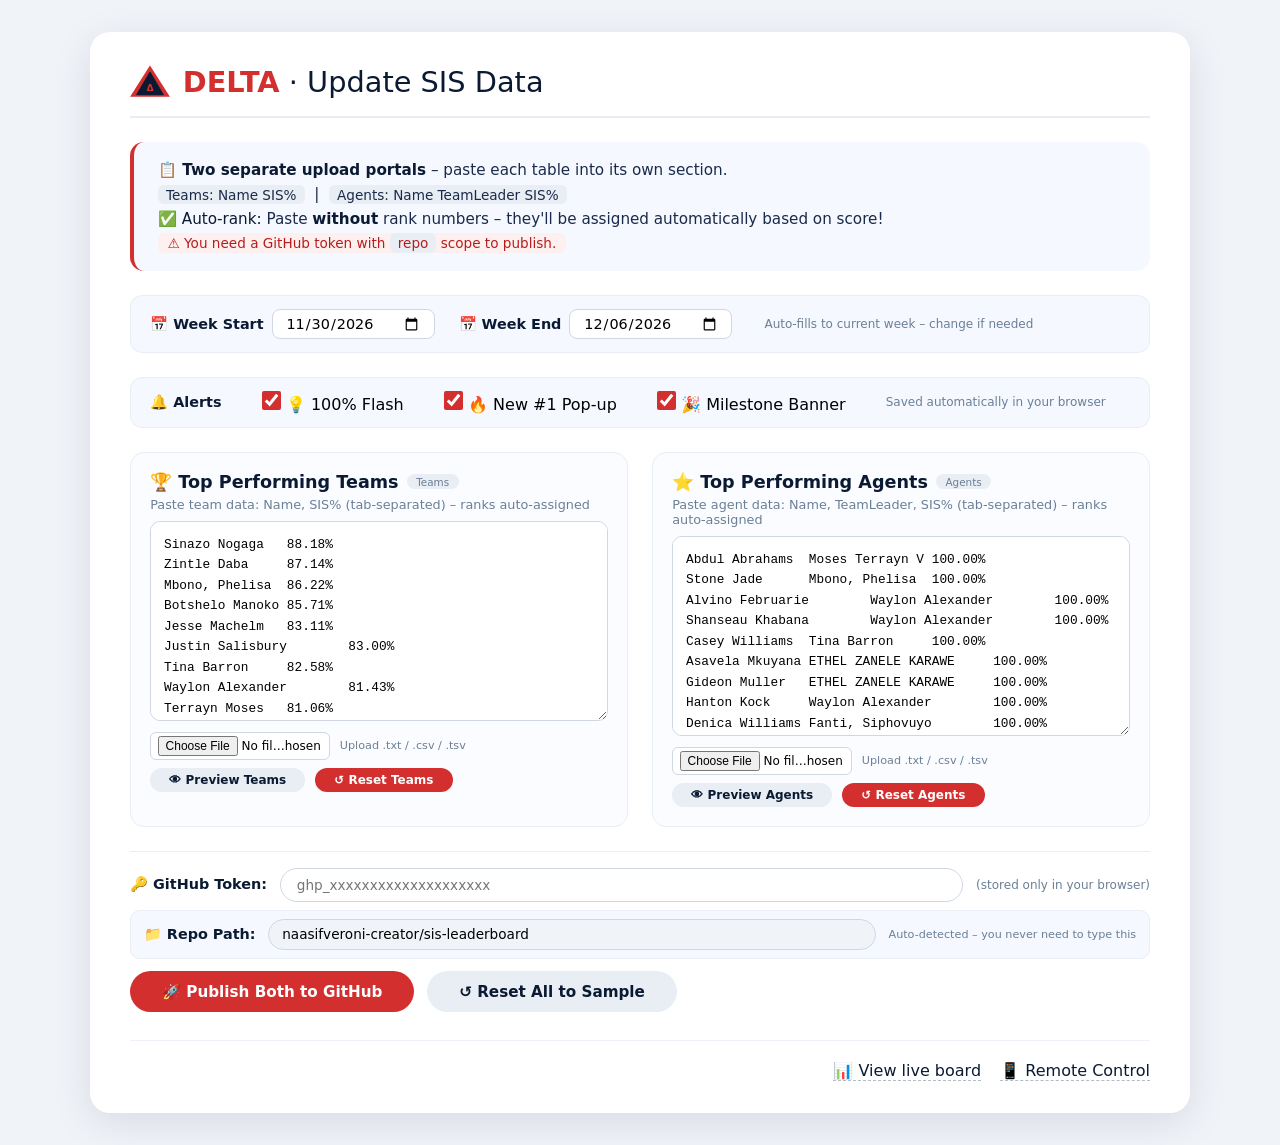
==== commit 28316ba8: "Update admin.html" ====
--- a/admin.html
+++ b/admin.html
@@ -172,6 +172,7 @@
       display: flex;
       align-items: center;
       gap: 0.5rem;
+      flex-wrap: wrap;
     }
 
     .portal-title .badge {
@@ -206,6 +207,28 @@
       border-color: #0b1a33;
       box-shadow: 0 0 0 3px rgba(11, 26, 51, 0.06);
       outline: none;
+    }
+
+    .file-upload-row {
+      display: flex;
+      gap: 0.6rem;
+      margin-top: 0.4rem;
+      align-items: center;
+      flex-wrap: wrap;
+    }
+
+    .file-upload-row input[type="file"] {
+      font-size: 0.75rem;
+      padding: 0.2rem 0.4rem;
+      background: #fff;
+      border: 1px solid #d0d7e2;
+      border-radius: 6px;
+      max-width: 180px;
+    }
+
+    .file-upload-row .file-hint {
+      font-size: 0.7rem;
+      color: #6b7f96;
     }
 
     .portal-actions {
@@ -515,6 +538,10 @@
 ETHEL ZANELE KARAWE	77.52%
 Saban, Mogamat Muaath	75.18%
 Ivewe Ncapayi	71.38%</textarea>
+        <div class="file-upload-row">
+          <input type="file" id="teamsFileInput" accept=".txt,.csv,.tsv" />
+          <span class="file-hint">Upload .txt / .csv / .tsv</span>
+        </div>
         <div class="portal-actions">
           <button class="btn-sm" id="previewTeamsBtn">👁 Preview Teams</button>
           <button class="btn-sm green" id="resetTeamsBtn">↺ Reset Teams</button>
@@ -538,6 +565,10 @@
 Hanton Kock	Waylon Alexander	100.00%
 Denica Williams	Fanti, Siphovuyo	100.00%
 Sihle Mdedetyana	Moegamat Naeem Abrahams	100.00%</textarea>
+        <div class="file-upload-row">
+          <input type="file" id="agentsFileInput" accept=".txt,.csv,.tsv" />
+          <span class="file-hint">Upload .txt / .csv / .tsv</span>
+        </div>
         <div class="portal-actions">
           <button class="btn-sm" id="previewAgentsBtn">👁 Preview Agents</button>
           <button class="btn-sm green" id="resetAgentsBtn">↺ Reset Agents</button>
@@ -578,18 +609,15 @@
 
   <script>
     // =============================================
-    // ADMIN PAGE – WITH AUTO-RANK
+    // ADMIN PAGE – WITH AUTO-RANK + FILE UPLOAD
     // =============================================
 
-    // ---- Hardcoded repo path ----
     const REPO_PATH = 'naasifveroni-creator/sis-leaderboard';
     document.getElementById('repoField').value = REPO_PATH;
 
-    // ---- DOM refs ----
     const weekStartInput = document.getElementById('weekStart');
     const weekEndInput = document.getElementById('weekEnd');
 
-    // ---- Auto-fill current week (Monday – Sunday) ----
     function setCurrentWeek() {
       const now = new Date();
       const day = now.getDay();
@@ -609,7 +637,6 @@
       weekStartInput.value = formatDate(monday);
       weekEndInput.value = formatDate(sunday);
     }
-
     setCurrentWeek();
 
     function formatDisplayDate(dateStr) {
@@ -625,9 +652,7 @@
         popup: document.getElementById('alertPopup').checked,
         banner: document.getElementById('alertBanner').checked,
       };
-      try {
-        localStorage.setItem('deltaAlertSettings', JSON.stringify(settings));
-      } catch (_) {}
+      try { localStorage.setItem('deltaAlertSettings', JSON.stringify(settings)); } catch (_) {}
     }
 
     function loadAlertSettings() {
@@ -641,11 +666,9 @@
         }
       } catch (_) {}
     }
-
     document.querySelectorAll('#alertSection input[type="checkbox"]').forEach(cb => {
       cb.addEventListener('change', saveAlertSettings);
     });
-
     loadAlertSettings();
 
     // ---- Helpers ----
@@ -673,28 +696,13 @@
         const parts = line.split(/\t| {2,}/).filter(s => s.length > 0);
         return parts;
       });
-
-      // Check if first row has a rank (first column is a number)
       const hasRank = rows.length > 0 && !isNaN(parseFloat(rows[0][0]));
-
       if (hasRank) {
-        // User included rank numbers – parse as-is
-        return rows.map(r => {
-          return { rank: parseInt(r[0]), name: r[1], score: r[2] };
-        });
+        return rows.map(r => ({ rank: parseInt(r[0]), name: r[1], score: r[2] }));
       } else {
-        // No rank – auto-rank by score
-        const parsed = rows.map(r => {
-          return { name: r[0], score: r[1] };
-        });
-        // Sort by score descending
+        const parsed = rows.map(r => ({ name: r[0], score: r[1] }));
         const sorted = parsed.sort((a, b) => parseFloat(b.score) - parseFloat(a.score));
-        // Assign ranks
-        return sorted.map((item, index) => ({
-          rank: index + 1,
-          name: item.name,
-          score: item.score
-        }));
+        return sorted.map((item, index) => ({ rank: index + 1, name: item.name, score: item.score }));
       }
     }
 
@@ -704,29 +712,39 @@
         const parts = line.split(/\t| {2,}/).filter(s => s.length > 0);
         return parts;
       });
-
-      // Check if first row has a rank (first column is a number)
       const hasRank = rows.length > 0 && !isNaN(parseFloat(rows[0][0]));
-
       if (hasRank) {
-        // User included rank numbers – parse as-is (Rank, Name, Team, Score)
-        return rows.map(r => {
-          return { rank: parseInt(r[0]), name: r[1], team: r[2], score: r[3] };
-        });
+        return rows.map(r => ({ rank: parseInt(r[0]), name: r[1], team: r[2], score: r[3] }));
       } else {
-        // No rank – auto-rank by score (Name, Team, Score)
-        const parsed = rows.map(r => {
-          return { name: r[0], team: r[1], score: r[2] };
-        });
+        const parsed = rows.map(r => ({ name: r[0], team: r[1], score: r[2] }));
         const sorted = parsed.sort((a, b) => parseFloat(b.score) - parseFloat(a.score));
-        return sorted.map((item, index) => ({
-          rank: index + 1,
-          name: item.name,
-          team: item.team,
-          score: item.score
-        }));
-      }
-    }
+        return sorted.map((item, index) => ({ rank: index + 1, name: item.name, team: item.team, score: item.score }));
+      }
+    }
+
+    // ---- File upload helpers ----
+    function setupFileUpload(fileInputId, textareaId, statusId) {
+      const input = $(fileInputId);
+      const textarea = $(textareaId);
+      input.addEventListener('change', function(e) {
+        const file = e.target.files[0];
+        if (!file) return;
+        const reader = new FileReader();
+        reader.onload = function(ev) {
+          textarea.value = ev.target.result;
+          showStatus(statusId, `📄 Loaded ${file.name} (${file.size} bytes)`, 'success');
+        };
+        reader.onerror = function() {
+          showStatus(statusId, '❌ Failed to read file.', 'error');
+        };
+        reader.readAsText(file);
+        // Reset file input so the same file can be re-uploaded
+        input.value = '';
+      });
+    }
+
+    setupFileUpload('teamsFileInput', 'teamsInput', 'teamsStatus');
+    setupFileUpload('agentsFileInput', 'agentsInput', 'agentsStatus');
 
     // ---- Preview Teams ----
     $('previewTeamsBtn').addEventListener('click', function() {
@@ -734,8 +752,7 @@
       try {
         const parsed = autoRankAndParseTeams(raw);
         if (!parsed || parsed.length === 0) throw new Error('No data');
-        // Show preview of top 3
-        const preview = parsed.slice(0, 3).map((item, i) => {
+        const preview = parsed.slice(0, 3).map((item) => {
           return `#${item.rank} ${item.name} ${item.score}`;
         }).join('\n');
         showStatus('teamsStatus', `✅ ${parsed.length} teams parsed (auto-ranked)\n${preview}${parsed.length > 3 ? '\n...' : ''}`, 'success');
@@ -750,7 +767,7 @@
       try {
         const parsed = autoRankAndParseAgents(raw);
         if (!parsed || parsed.length === 0) throw new Error('No data');
-        const preview = parsed.slice(0, 3).map((item, i) => {
+        const preview = parsed.slice(0, 3).map((item) => {
           return `#${item.rank} ${item.name} (${item.team}) ${item.score}`;
         }).join('\n');
         showStatus('agentsStatus', `✅ ${parsed.length} agents parsed (auto-ranked)\n${preview}${parsed.length > 3 ? '\n...' : ''}`, 'success');
@@ -896,7 +913,7 @@
       }
     });
 
-    console.log('✅ Admin page loaded with auto-rank.');
+    console.log('✅ Admin page loaded with auto-rank + file upload.');
   </script>
 
 </body>
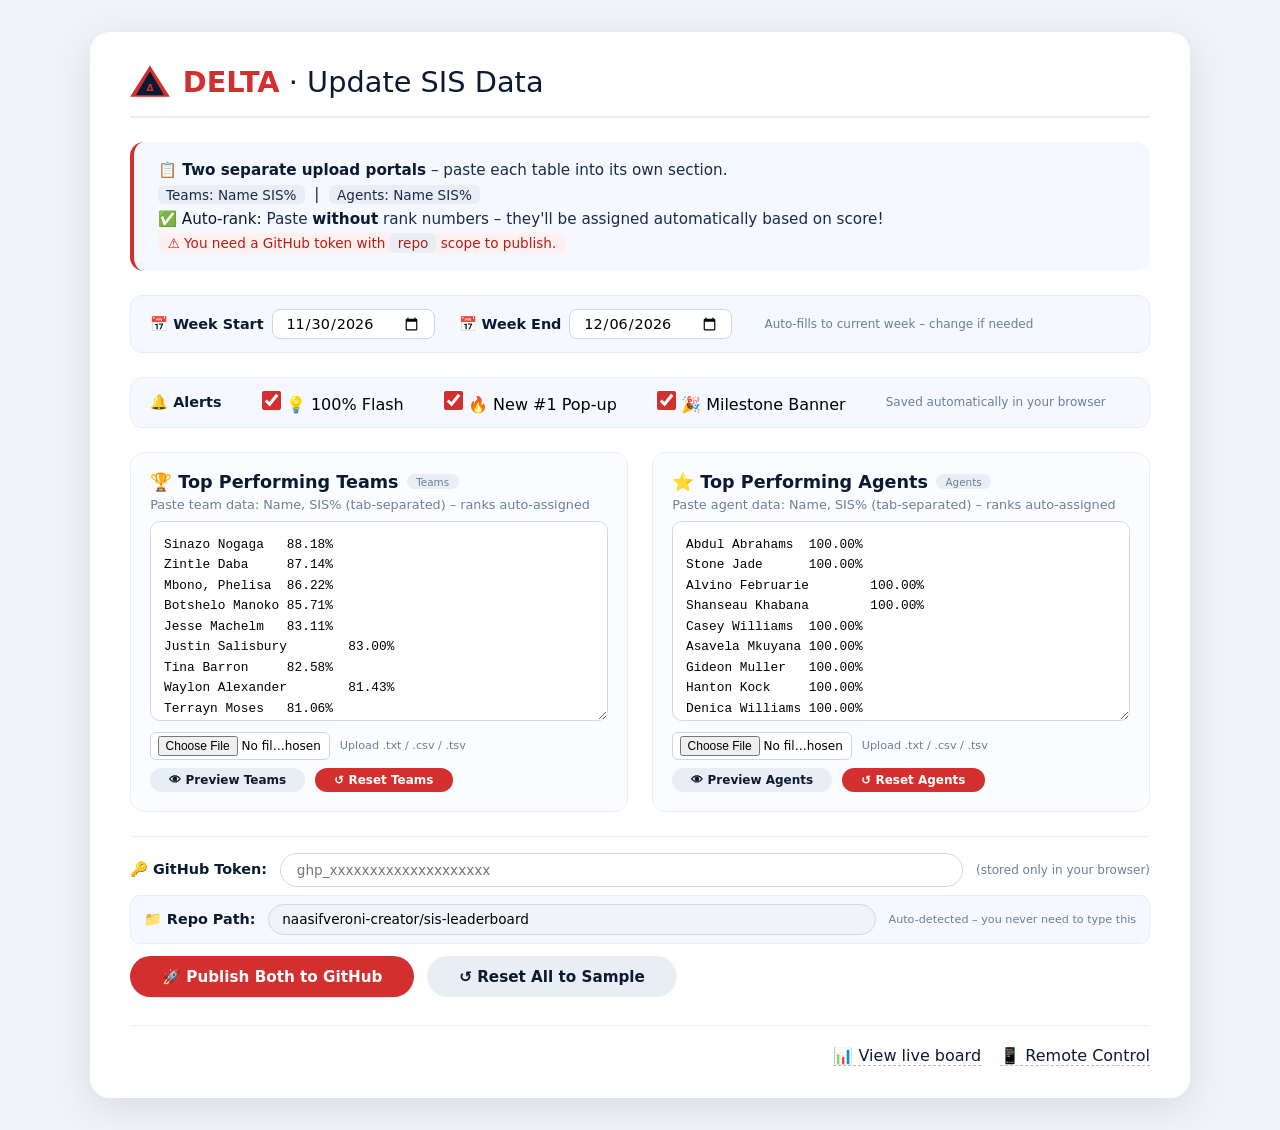
==== commit e201df31: "Update admin.html" ====
--- a/admin.html
+++ b/admin.html
@@ -479,7 +479,7 @@
 
     <div class="info-box">
       <strong>📋 Two separate upload portals</strong> – paste each table into its own section.<br />
-      <code>Teams: Name  SIS%</code> &nbsp;|&nbsp; <code>Agents: Name  TeamLeader  SIS%</code><br />
+      <code>Teams: Name  SIS%</code> &nbsp;|&nbsp; <code>Agents: Name  SIS%</code><br />
       <span style="color:#0b1a33; font-weight:500;">✅ Auto‑rank:</span> Paste <strong>without</strong> rank numbers – they'll be assigned automatically based on score!<br />
       <span class="warning">⚠️ You need a GitHub token with <code>repo</code> scope to publish.</span>
     </div>
@@ -554,17 +554,17 @@
           ⭐ Top Performing Agents
           <span class="badge">Agents</span>
         </div>
-        <div class="portal-sub">Paste agent data: <code>Name, TeamLeader, SIS%</code> (tab-separated) – ranks auto‑assigned</div>
-        <textarea id="agentsInput" spellcheck="false">Abdul Abrahams	Moses Terrayn V	100.00%
-Stone Jade	Mbono, Phelisa	100.00%
-Alvino Februarie	Waylon Alexander	100.00%
-Shanseau Khabana	Waylon Alexander	100.00%
-Casey Williams	Tina Barron	100.00%
-Asavela Mkuyana	ETHEL ZANELE KARAWE	100.00%
-Gideon Muller	ETHEL ZANELE KARAWE	100.00%
-Hanton Kock	Waylon Alexander	100.00%
-Denica Williams	Fanti, Siphovuyo	100.00%
-Sihle Mdedetyana	Moegamat Naeem Abrahams	100.00%</textarea>
+        <div class="portal-sub">Paste agent data: <code>Name, SIS%</code> (tab-separated) – ranks auto‑assigned</div>
+        <textarea id="agentsInput" spellcheck="false">Abdul Abrahams	100.00%
+Stone Jade	100.00%
+Alvino Februarie	100.00%
+Shanseau Khabana	100.00%
+Casey Williams	100.00%
+Asavela Mkuyana	100.00%
+Gideon Muller	100.00%
+Hanton Kock	100.00%
+Denica Williams	100.00%
+Sihle Mdedetyana	100.00%</textarea>
         <div class="file-upload-row">
           <input type="file" id="agentsFileInput" accept=".txt,.csv,.tsv" />
           <span class="file-hint">Upload .txt / .csv / .tsv</span>
@@ -609,7 +609,8 @@
 
   <script>
     // =============================================
-    // ADMIN PAGE – WITH AUTO-RANK + FILE UPLOAD
+    // ADMIN PAGE – AUTO-RANK + FILE UPLOAD
+    // Both portals now use the same 2-column format: Name, Score
     // =============================================
 
     const REPO_PATH = 'naasifveroni-creator/sis-leaderboard';
@@ -687,7 +688,7 @@
     }
 
     // =============================================
-    // AUTO-RANK PARSERS
+    // AUTO-RANK PARSERS – BOTH EXPECT 2 COLUMNS: NAME, SCORE
     // =============================================
 
     function autoRankAndParseTeams(text) {
@@ -696,7 +697,9 @@
         const parts = line.split(/\t| {2,}/).filter(s => s.length > 0);
         return parts;
       });
+
       const hasRank = rows.length > 0 && !isNaN(parseFloat(rows[0][0]));
+
       if (hasRank) {
         return rows.map(r => ({ rank: parseInt(r[0]), name: r[1], score: r[2] }));
       } else {
@@ -712,13 +715,15 @@
         const parts = line.split(/\t| {2,}/).filter(s => s.length > 0);
         return parts;
       });
+
       const hasRank = rows.length > 0 && !isNaN(parseFloat(rows[0][0]));
+
       if (hasRank) {
-        return rows.map(r => ({ rank: parseInt(r[0]), name: r[1], team: r[2], score: r[3] }));
+        return rows.map(r => ({ rank: parseInt(r[0]), name: r[1], score: r[2] }));
       } else {
-        const parsed = rows.map(r => ({ name: r[0], team: r[1], score: r[2] }));
+        const parsed = rows.map(r => ({ name: r[0], score: r[1] }));
         const sorted = parsed.sort((a, b) => parseFloat(b.score) - parseFloat(a.score));
-        return sorted.map((item, index) => ({ rank: index + 1, name: item.name, team: item.team, score: item.score }));
+        return sorted.map((item, index) => ({ rank: index + 1, name: item.name, score: item.score }));
       }
     }
 
@@ -738,7 +743,6 @@
           showStatus(statusId, '❌ Failed to read file.', 'error');
         };
         reader.readAsText(file);
-        // Reset file input so the same file can be re-uploaded
         input.value = '';
       });
     }
@@ -768,11 +772,11 @@
         const parsed = autoRankAndParseAgents(raw);
         if (!parsed || parsed.length === 0) throw new Error('No data');
         const preview = parsed.slice(0, 3).map((item) => {
-          return `#${item.rank} ${item.name} (${item.team}) ${item.score}`;
+          return `#${item.rank} ${item.name} ${item.score}`;
         }).join('\n');
         showStatus('agentsStatus', `✅ ${parsed.length} agents parsed (auto-ranked)\n${preview}${parsed.length > 3 ? '\n...' : ''}`, 'success');
       } catch (e) {
-        showStatus('agentsStatus', '❌ Invalid format. Use: Name, TeamLeader, SIS% (tab-separated)', 'error');
+        showStatus('agentsStatus', '❌ Invalid format. Use: Name, SIS% (tab-separated)', 'error');
       }
     });
 
@@ -801,16 +805,16 @@
 
     // ---- Reset Agents ----
     $('resetAgentsBtn').addEventListener('click', function() {
-      const DEFAULT = `Abdul Abrahams	Moses Terrayn V	100.00%
-Stone Jade	Mbono, Phelisa	100.00%
-Alvino Februarie	Waylon Alexander	100.00%
-Shanseau Khabana	Waylon Alexander	100.00%
-Casey Williams	Tina Barron	100.00%
-Asavela Mkuyana	ETHEL ZANELE KARAWE	100.00%
-Gideon Muller	ETHEL ZANELE KARAWE	100.00%
-Hanton Kock	Waylon Alexander	100.00%
-Denica Williams	Fanti, Siphovuyo	100.00%
-Sihle Mdedetyana	Moegamat Naeem Abrahams	100.00%`;
+      const DEFAULT = `Abdul Abrahams	100.00%
+Stone Jade	100.00%
+Alvino Februarie	100.00%
+Shanseau Khabana	100.00%
+Casey Williams	100.00%
+Asavela Mkuyana	100.00%
+Gideon Muller	100.00%
+Hanton Kock	100.00%
+Denica Williams	100.00%
+Sihle Mdedetyana	100.00%`;
       $('agentsInput').value = DEFAULT;
       showStatus('agentsStatus', '↺ Reset to sample agents', 'success');
     });
@@ -913,7 +917,7 @@
       }
     });
 
-    console.log('✅ Admin page loaded with auto-rank + file upload.');
+    console.log('✅ Admin page loaded – both portals expect Name + Score only.');
   </script>
 
 </body>
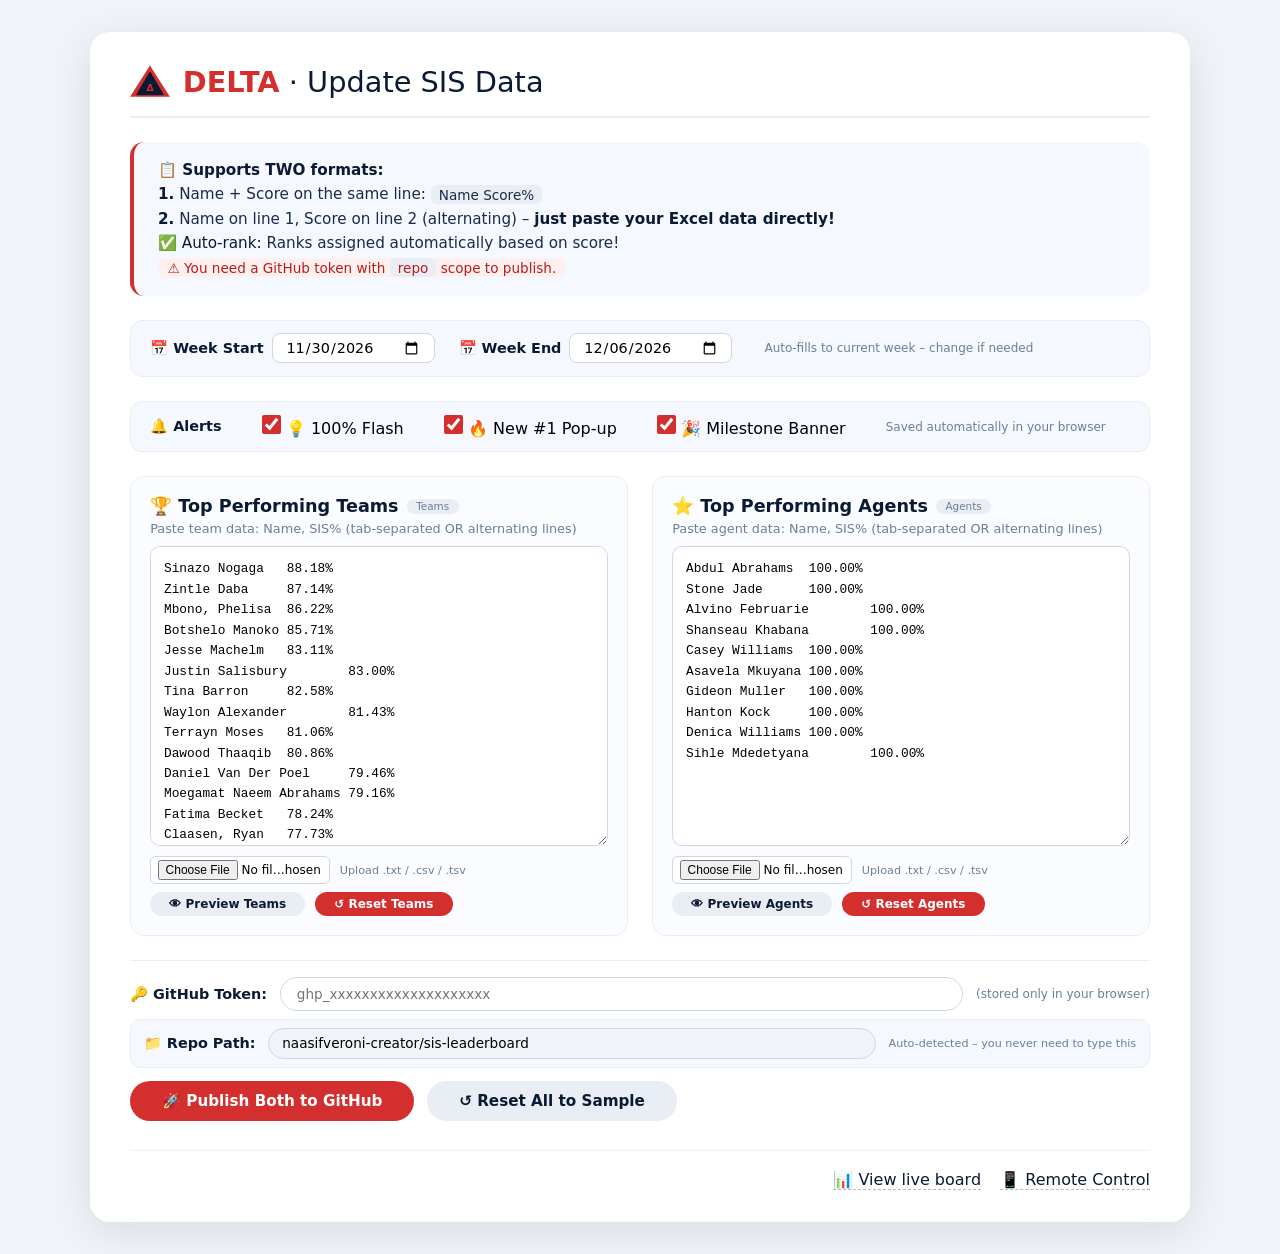
==== commit bdcd13d8: "Update admin.html" ====
--- a/admin.html
+++ b/admin.html
@@ -192,7 +192,7 @@
 
     .portal textarea {
       width: 100%;
-      height: 200px;
+      height: 300px;
       padding: 0.8rem;
       border: 1px solid #d0d7e2;
       border-radius: 10px;
@@ -478,9 +478,10 @@
     </div>
 
     <div class="info-box">
-      <strong>📋 Two separate upload portals</strong> – paste each table into its own section.<br />
-      <code>Teams: Name  SIS%</code> &nbsp;|&nbsp; <code>Agents: Name  SIS%</code><br />
-      <span style="color:#0b1a33; font-weight:500;">✅ Auto‑rank:</span> Paste <strong>without</strong> rank numbers – they'll be assigned automatically based on score!<br />
+      <strong>📋 Supports TWO formats:</strong><br />
+      <strong>1.</strong> Name + Score on the same line: <code>Name    Score%</code><br />
+      <strong>2.</strong> Name on line 1, Score on line 2 (alternating) – <strong>just paste your Excel data directly!</strong><br />
+      <span style="color:#0b1a33; font-weight:500;">✅ Auto‑rank:</span> Ranks assigned automatically based on score!<br />
       <span class="warning">⚠️ You need a GitHub token with <code>repo</code> scope to publish.</span>
     </div>
 
@@ -520,7 +521,7 @@
           🏆 Top Performing Teams
           <span class="badge">Teams</span>
         </div>
-        <div class="portal-sub">Paste team data: <code>Name, SIS%</code> (tab-separated) – ranks auto‑assigned</div>
+        <div class="portal-sub">Paste team data: <code>Name, SIS%</code> (tab-separated OR alternating lines)</div>
         <textarea id="teamsInput" spellcheck="false">Sinazo Nogaga	88.18%
 Zintle Daba	87.14%
 Mbono, Phelisa	86.22%
@@ -554,7 +555,7 @@
           ⭐ Top Performing Agents
           <span class="badge">Agents</span>
         </div>
-        <div class="portal-sub">Paste agent data: <code>Name, SIS%</code> (tab-separated) – ranks auto‑assigned</div>
+        <div class="portal-sub">Paste agent data: <code>Name, SIS%</code> (tab-separated OR alternating lines)</div>
         <textarea id="agentsInput" spellcheck="false">Abdul Abrahams	100.00%
 Stone Jade	100.00%
 Alvino Februarie	100.00%
@@ -609,8 +610,7 @@
 
   <script>
     // =============================================
-    // ADMIN PAGE – AUTO-RANK + FILE UPLOAD
-    // Both portals now use the same 2-column format: Name, Score
+    // ADMIN PAGE – SUPPORTS ALTERNATING LINES
     // =============================================
 
     const REPO_PATH = 'naasifveroni-creator/sis-leaderboard';
@@ -688,43 +688,55 @@
     }
 
     // =============================================
-    // AUTO-RANK PARSERS – BOTH EXPECT 2 COLUMNS: NAME, SCORE
+    // AUTO-RANK PARSERS – SUPPORTS BOTH FORMATS!
     // =============================================
 
     function autoRankAndParseTeams(text) {
       const lines = text.split('\n').map(l => l.trim()).filter(l => l.length > 0);
-      const rows = lines.map(line => {
-        const parts = line.split(/\t| {2,}/).filter(s => s.length > 0);
-        return parts;
-      });
-
-      const hasRank = rows.length > 0 && !isNaN(parseFloat(rows[0][0]));
-
-      if (hasRank) {
-        return rows.map(r => ({ rank: parseInt(r[0]), name: r[1], score: r[2] }));
-      } else {
-        const parsed = rows.map(r => ({ name: r[0], score: r[1] }));
-        const sorted = parsed.sort((a, b) => parseFloat(b.score) - parseFloat(a.score));
-        return sorted.map((item, index) => ({ rank: index + 1, name: item.name, score: item.score }));
-      }
+      
+      if (lines.length === 0) return [];
+      
+      const firstLine = lines[0];
+      const hasTabOrSpaces = firstLine.includes('\t') || / {2,}/.test(firstLine);
+      
+      // --- FORMAT 1: Name + Score on same line (tab-separated) ---
+      if (hasTabOrSpaces && lines.every(line => line.includes('\t') || / {2,}/.test(line))) {
+        const rows = lines.map(line => {
+          const parts = line.split(/\t| {2,}/).filter(s => s.length > 0);
+          return parts;
+        });
+        
+        const hasRank = rows.length > 0 && !isNaN(parseFloat(rows[0][0]));
+        if (hasRank) {
+          return rows.map(r => ({ rank: parseInt(r[0]), name: r[1], score: r[2] }));
+        } else {
+          const parsed = rows.map(r => ({ name: r[0], score: r[1] }));
+          const sorted = parsed.sort((a, b) => parseFloat(b.score) - parseFloat(a.score));
+          return sorted.map((item, index) => ({ rank: index + 1, name: item.name, score: item.score }));
+        }
+      }
+      
+      // --- FORMAT 2: Name on line 1, Score on line 2 (alternating) ---
+      // THIS IS YOUR FORMAT!
+      const pairs = [];
+      for (let i = 0; i < lines.length; i += 2) {
+        const name = lines[i];
+        const score = lines[i + 1] || '0.00%';
+        if (name && score) {
+          pairs.push({ name: name, score: score });
+        }
+      }
+      
+      if (pairs.length === 0) {
+        return [];
+      }
+      
+      const sorted = pairs.sort((a, b) => parseFloat(b.score) - parseFloat(a.score));
+      return sorted.map((item, index) => ({ rank: index + 1, name: item.name, score: item.score }));
     }
 
     function autoRankAndParseAgents(text) {
-      const lines = text.split('\n').map(l => l.trim()).filter(l => l.length > 0);
-      const rows = lines.map(line => {
-        const parts = line.split(/\t| {2,}/).filter(s => s.length > 0);
-        return parts;
-      });
-
-      const hasRank = rows.length > 0 && !isNaN(parseFloat(rows[0][0]));
-
-      if (hasRank) {
-        return rows.map(r => ({ rank: parseInt(r[0]), name: r[1], score: r[2] }));
-      } else {
-        const parsed = rows.map(r => ({ name: r[0], score: r[1] }));
-        const sorted = parsed.sort((a, b) => parseFloat(b.score) - parseFloat(a.score));
-        return sorted.map((item, index) => ({ rank: index + 1, name: item.name, score: item.score }));
-      }
+      return autoRankAndParseTeams(text);
     }
 
     // ---- File upload helpers ----
@@ -756,12 +768,12 @@
       try {
         const parsed = autoRankAndParseTeams(raw);
         if (!parsed || parsed.length === 0) throw new Error('No data');
-        const preview = parsed.slice(0, 3).map((item) => {
+        const preview = parsed.slice(0, 5).map((item) => {
           return `#${item.rank} ${item.name} ${item.score}`;
         }).join('\n');
-        showStatus('teamsStatus', `✅ ${parsed.length} teams parsed (auto-ranked)\n${preview}${parsed.length > 3 ? '\n...' : ''}`, 'success');
+        showStatus('teamsStatus', `✅ ${parsed.length} teams parsed (auto-ranked)\n${preview}${parsed.length > 5 ? '\n...' : ''}`, 'success');
       } catch (e) {
-        showStatus('teamsStatus', '❌ Invalid format. Use: Name, SIS% (tab-separated)', 'error');
+        showStatus('teamsStatus', '❌ Invalid format. Use: Name + Score (tab-separated or alternating lines)', 'error');
       }
     });
 
@@ -771,12 +783,12 @@
       try {
         const parsed = autoRankAndParseAgents(raw);
         if (!parsed || parsed.length === 0) throw new Error('No data');
-        const preview = parsed.slice(0, 3).map((item) => {
+        const preview = parsed.slice(0, 5).map((item) => {
           return `#${item.rank} ${item.name} ${item.score}`;
         }).join('\n');
-        showStatus('agentsStatus', `✅ ${parsed.length} agents parsed (auto-ranked)\n${preview}${parsed.length > 3 ? '\n...' : ''}`, 'success');
+        showStatus('agentsStatus', `✅ ${parsed.length} agents parsed (auto-ranked)\n${preview}${parsed.length > 5 ? '\n...' : ''}`, 'success');
       } catch (e) {
-        showStatus('agentsStatus', '❌ Invalid format. Use: Name, SIS% (tab-separated)', 'error');
+        showStatus('agentsStatus', '❌ Invalid format. Use: Name + Score (tab-separated or alternating lines)', 'error');
       }
     });
 
@@ -917,7 +929,7 @@
       }
     });
 
-    console.log('✅ Admin page loaded – both portals expect Name + Score only.');
+    console.log('✅ Admin page loaded – supports alternating line format!');
   </script>
 
 </body>
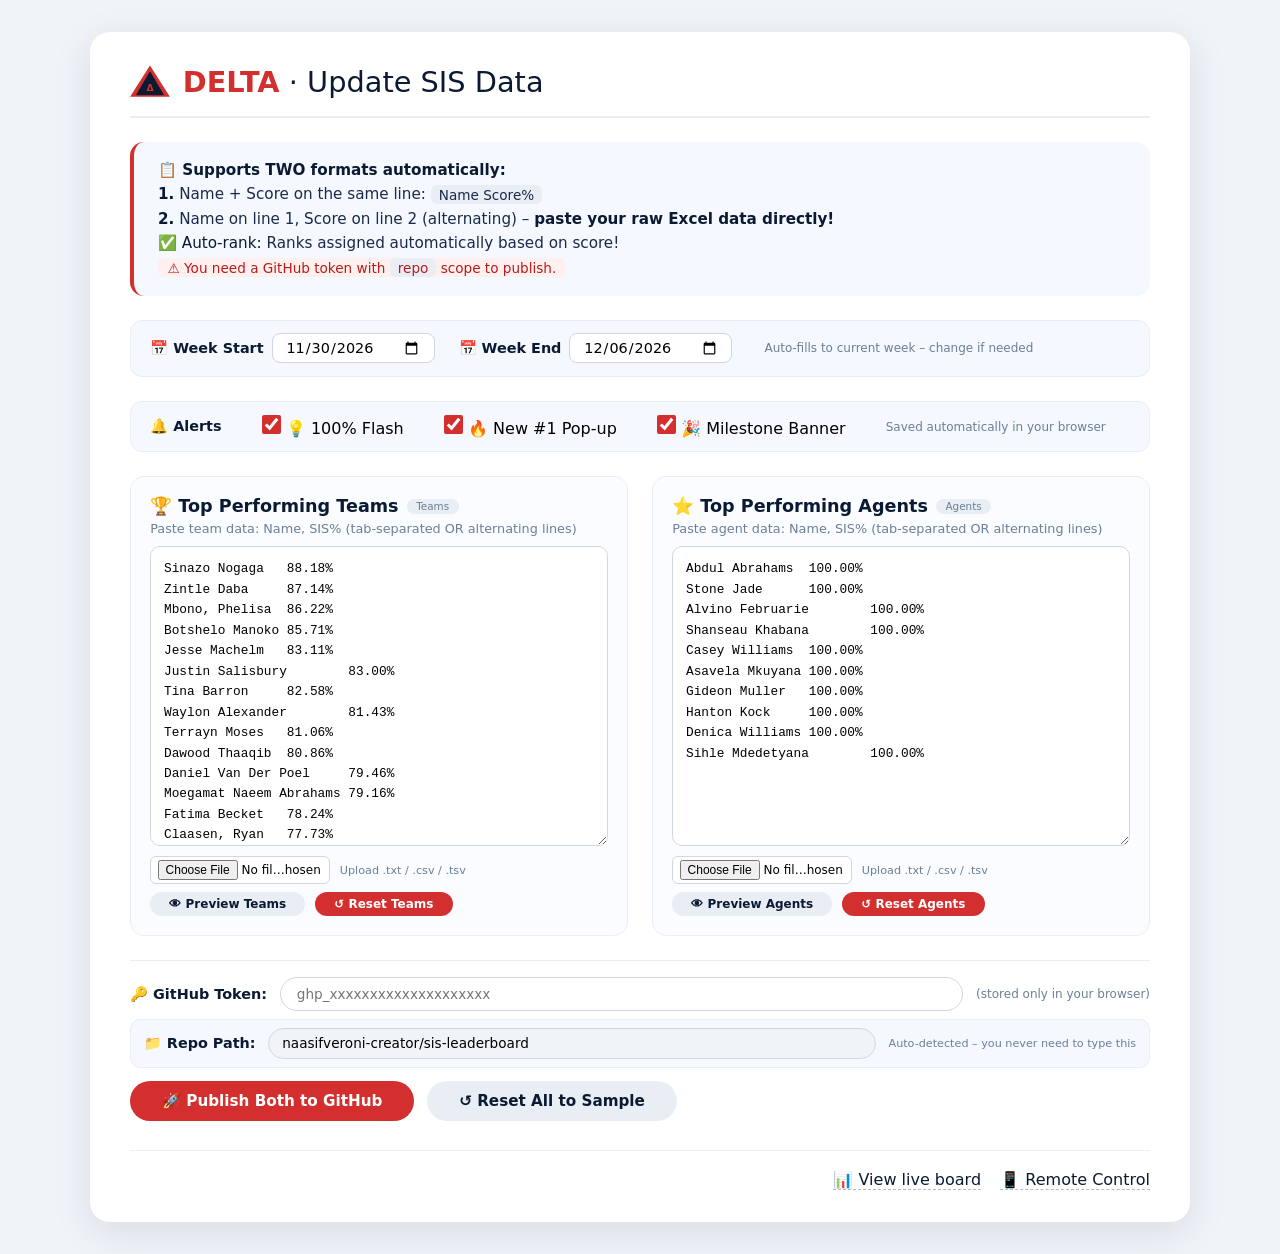
==== commit fdf7f22b: "Update admin.html" ====
--- a/admin.html
+++ b/admin.html
@@ -478,9 +478,9 @@
     </div>
 
     <div class="info-box">
-      <strong>📋 Supports TWO formats:</strong><br />
+      <strong>📋 Supports TWO formats automatically:</strong><br />
       <strong>1.</strong> Name + Score on the same line: <code>Name    Score%</code><br />
-      <strong>2.</strong> Name on line 1, Score on line 2 (alternating) – <strong>just paste your Excel data directly!</strong><br />
+      <strong>2.</strong> Name on line 1, Score on line 2 (alternating) – <strong>paste your raw Excel data directly!</strong><br />
       <span style="color:#0b1a33; font-weight:500;">✅ Auto‑rank:</span> Ranks assigned automatically based on score!<br />
       <span class="warning">⚠️ You need a GitHub token with <code>repo</code> scope to publish.</span>
     </div>
@@ -610,7 +610,7 @@
 
   <script>
     // =============================================
-    // ADMIN PAGE – SUPPORTS ALTERNATING LINES
+    // ADMIN PAGE – ROBUST PARSER FOR BOTH FORMATS
     // =============================================
 
     const REPO_PATH = 'naasifveroni-creator/sis-leaderboard';
@@ -688,24 +688,28 @@
     }
 
     // =============================================
-    // AUTO-RANK PARSERS – SUPPORTS BOTH FORMATS!
+    // SMART PARSER – DETECTS BOTH FORMATS
     // =============================================
 
-    function autoRankAndParseTeams(text) {
-      const lines = text.split('\n').map(l => l.trim()).filter(l => l.length > 0);
-      
+    function parseData(text) {
+      const lines = text.split('\n')
+        .map(l => l.trim())
+        .filter(l => l.length > 0);
+
       if (lines.length === 0) return [];
-      
+
+      // Check if the first line contains a tab or multiple spaces (indicates tab-separated)
       const firstLine = lines[0];
-      const hasTabOrSpaces = firstLine.includes('\t') || / {2,}/.test(firstLine);
-      
-      // --- FORMAT 1: Name + Score on same line (tab-separated) ---
-      if (hasTabOrSpaces && lines.every(line => line.includes('\t') || / {2,}/.test(line))) {
+      const hasTab = firstLine.includes('\t');
+      const hasMultipleSpaces = / {2,}/.test(firstLine);
+
+      // If it looks like tab-separated, parse as such
+      if (hasTab || hasMultipleSpaces) {
         const rows = lines.map(line => {
           const parts = line.split(/\t| {2,}/).filter(s => s.length > 0);
           return parts;
         });
-        
+        // Check if first column is a rank number
         const hasRank = rows.length > 0 && !isNaN(parseFloat(rows[0][0]));
         if (hasRank) {
           return rows.map(r => ({ rank: parseInt(r[0]), name: r[1], score: r[2] }));
@@ -715,28 +719,45 @@
           return sorted.map((item, index) => ({ rank: index + 1, name: item.name, score: item.score }));
         }
       }
-      
-      // --- FORMAT 2: Name on line 1, Score on line 2 (alternating) ---
-      // THIS IS YOUR FORMAT!
+
+      // Otherwise, assume alternating lines: line1 = name, line2 = score, line3 = name, ...
+      // But we need to be smart: if a line looks like a percentage (contains % or is a number), treat it as a score.
       const pairs = [];
-      for (let i = 0; i < lines.length; i += 2) {
-        const name = lines[i];
-        const score = lines[i + 1] || '0.00%';
-        if (name && score) {
-          pairs.push({ name: name, score: score });
+      let i = 0;
+      while (i < lines.length) {
+        const current = lines[i];
+        // Check if current line looks like a score (contains % or is a valid number)
+        const isScore = /%/.test(current) || !isNaN(parseFloat(current));
+        if (isScore) {
+          // If it's a score but we don't have a preceding name, skip (shouldn't happen)
+          i++;
+          continue;
         }
-      }
-      
-      if (pairs.length === 0) {
-        return [];
-      }
-      
+        // It's a name – look for the next line that is a score
+        let score = null;
+        let j = i + 1;
+        while (j < lines.length) {
+          const next = lines[j];
+          const isScoreNext = /%/.test(next) || !isNaN(parseFloat(next));
+          if (isScoreNext) {
+            score = next;
+            break;
+          }
+          j++; // skip any other non-score lines (e.g., blank or stray text)
+        }
+        if (score !== null) {
+          pairs.push({ name: current, score: score });
+          i = j + 1; // move past the score
+        } else {
+          // No score found – skip this name
+          i++;
+        }
+      }
+
+      if (pairs.length === 0) return [];
+
       const sorted = pairs.sort((a, b) => parseFloat(b.score) - parseFloat(a.score));
       return sorted.map((item, index) => ({ rank: index + 1, name: item.name, score: item.score }));
-    }
-
-    function autoRankAndParseAgents(text) {
-      return autoRankAndParseTeams(text);
     }
 
     // ---- File upload helpers ----
@@ -766,7 +787,7 @@
     $('previewTeamsBtn').addEventListener('click', function() {
       const raw = $('teamsInput').value;
       try {
-        const parsed = autoRankAndParseTeams(raw);
+        const parsed = parseData(raw);
         if (!parsed || parsed.length === 0) throw new Error('No data');
         const preview = parsed.slice(0, 5).map((item) => {
           return `#${item.rank} ${item.name} ${item.score}`;
@@ -781,7 +802,7 @@
     $('previewAgentsBtn').addEventListener('click', function() {
       const raw = $('agentsInput').value;
       try {
-        const parsed = autoRankAndParseAgents(raw);
+        const parsed = parseData(raw);
         if (!parsed || parsed.length === 0) throw new Error('No data');
         const preview = parsed.slice(0, 5).map((item) => {
           return `#${item.rank} ${item.name} ${item.score}`;
@@ -871,7 +892,7 @@
 
       let teams, agents;
       try {
-        teams = autoRankAndParseTeams(teamsRaw);
+        teams = parseData(teamsRaw);
         if (!teams || teams.length === 0) throw new Error('Teams data is empty or invalid');
       } catch (e) {
         showMainStatus('❌ Teams data is invalid. Preview first.', 'error');
@@ -879,7 +900,7 @@
       }
 
       try {
-        agents = autoRankAndParseAgents(agentsRaw);
+        agents = parseData(agentsRaw);
         if (!agents || agents.length === 0) throw new Error('Agents data is empty or invalid');
       } catch (e) {
         showMainStatus('❌ Agents data is invalid. Preview first.', 'error');
@@ -929,7 +950,7 @@
       }
     });
 
-    console.log('✅ Admin page loaded – supports alternating line format!');
+    console.log('✅ Admin page loaded – smart parser handles both formats.');
   </script>
 
 </body>
